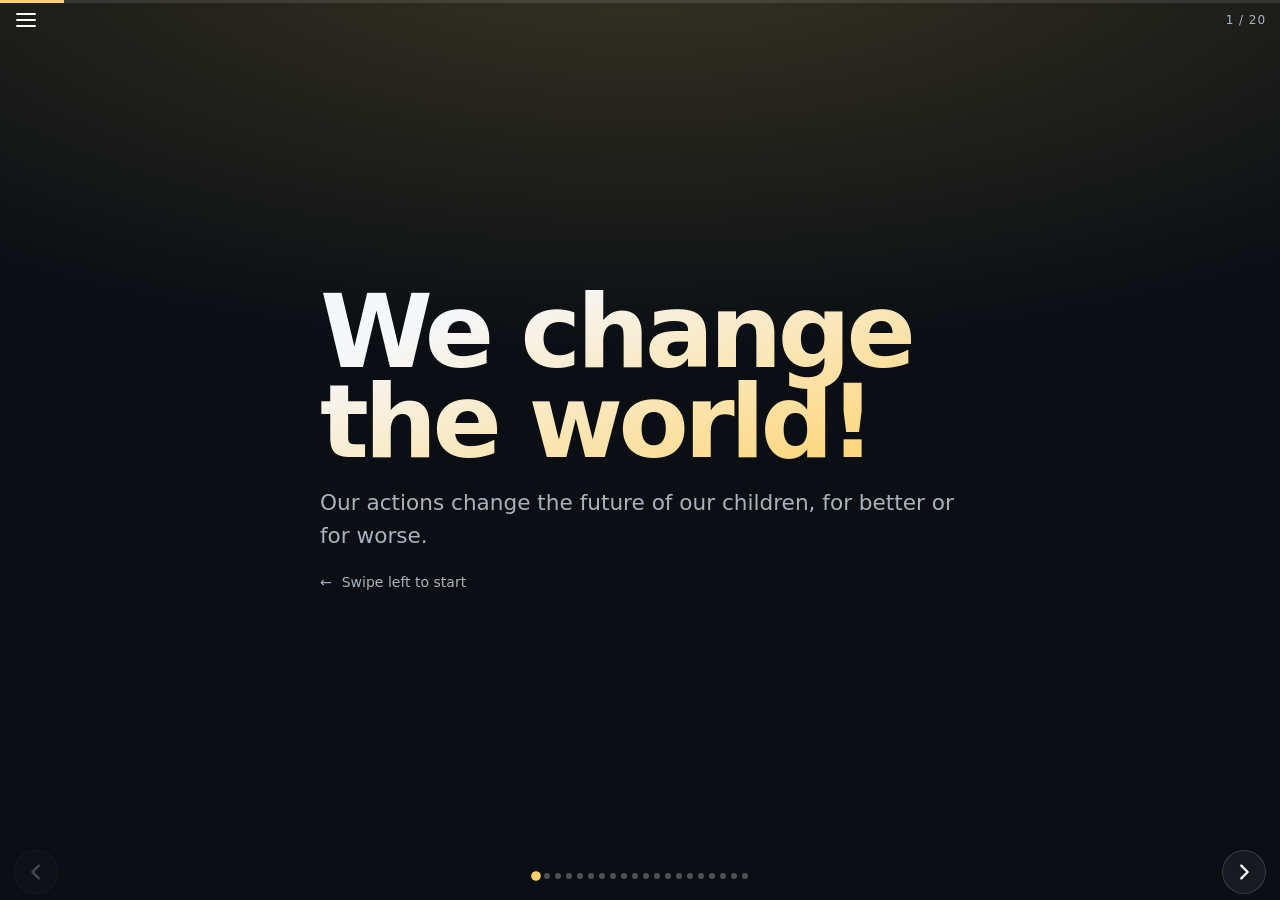
==== index.html @ 327e8bf3 "Add mobile-first swipe deck on changing your own behaviour A dependency-free static site: twenty pag" ====
<!DOCTYPE html>
<html lang="en">
<head>
<meta charset="utf-8">
<meta name="viewport" content="width=device-width, initial-scale=1, viewport-fit=cover, maximum-scale=5">
<meta name="theme-color" content="#0b0f14">
<meta name="color-scheme" content="dark">
<title>We change the world!</title>
<meta name="description" content="Small changes add up. Fourteen things you can start this week, with the numbers behind them.">
<meta property="og:title" content="We change the world!">
<meta property="og:description" content="Small changes add up. Fourteen things you can start this week, with the numbers behind them.">
<meta property="og:type" content="website">
<link rel="icon" href="data:image/svg+xml,<svg xmlns='http://www.w3.org/2000/svg' viewBox='0 0 100 100'><text y='.9em' font-size='90'>🌍</text></svg>">
<link rel="stylesheet" href="styles.css">
</head>
<body>

<header class="topbar">
  <div class="progress" role="presentation"><div class="progress-fill" id="progressFill"></div></div>
  <button class="topbtn" id="menuBtn" aria-label="Open contents" aria-expanded="false" aria-controls="menu">
    <span class="burger" aria-hidden="true"></span>
  </button>
  <p class="counter" id="counter" aria-hidden="true">1 / 1</p>
</header>

<main id="deck" class="deck" aria-label="Presentation. Swipe left for the next page, right to go back.">
  <div class="track" id="track"></div>
</main>

<p class="sr-only" id="live" aria-live="polite"></p>

<nav class="controls" aria-label="Page navigation">
  <button class="navbtn" id="prevBtn" aria-label="Previous page">
    <svg viewBox="0 0 24 24" aria-hidden="true"><path d="M15 5l-7 7 7 7" fill="none" stroke="currentColor" stroke-width="2.5" stroke-linecap="round" stroke-linejoin="round"/></svg>
  </button>
  <ol class="dots" id="dots"></ol>
  <button class="navbtn" id="nextBtn" aria-label="Next page">
    <svg viewBox="0 0 24 24" aria-hidden="true"><path d="M9 5l7 7-7 7" fill="none" stroke="currentColor" stroke-width="2.5" stroke-linecap="round" stroke-linejoin="round"/></svg>
  </button>
</nav>

<div class="menu" id="menu" role="dialog" aria-modal="true" aria-label="Contents" hidden>
  <div class="menu-panel">
    <div class="menu-head">
      <h2>Contents</h2>
      <button class="closebtn" id="menuClose" aria-label="Close contents">&times;</button>
    </div>
    <ol class="menu-list" id="menuList"></ol>
    <p class="menu-foot">Swipe left for next, right for back. Arrow keys work too.</p>
  </div>
</div>

<script src="pages.js"></script>
<script src="app.js"></script>
</body>
</html>
---- styles.css ----
/* We can change the world! — mobile-first swipe deck */

:root {
  --bg: #0b0f14;
  --bg-soft: #131a22;
  --ink: #f6f7f9;
  --ink-dim: #a8b3c0;
  --accent: #ffd166;
  --line: rgba(255, 255, 255, 0.14);
  --topbar: 40px;
  --controls: 56px;
  --safe-t: env(safe-area-inset-top, 0px);
  --safe-b: env(safe-area-inset-bottom, 0px);
  --ease: cubic-bezier(0.22, 0.61, 0.36, 1);
}

* { box-sizing: border-box; }

html, body {
  height: 100%;
  margin: 0;
  overflow: hidden;
  overscroll-behavior: none;
}

body {
  background: var(--bg);
  color: var(--ink);
  font-family: ui-sans-serif, system-ui, -apple-system, "Segoe UI", Roboto, "Helvetica Neue", Arial, sans-serif;
  font-size: 17px;
  line-height: 1.5;
  -webkit-font-smoothing: antialiased;
  -webkit-tap-highlight-color: transparent;
}

.sr-only {
  position: absolute;
  width: 1px; height: 1px;
  margin: -1px; padding: 0;
  overflow: hidden;
  clip: rect(0 0 0 0);
  white-space: nowrap;
  border: 0;
}

/* ---------- top bar ---------- */

.topbar {
  position: fixed;
  inset: 0 0 auto 0;
  height: calc(var(--topbar) + var(--safe-t));
  padding: var(--safe-t) 14px 0;
  display: flex;
  align-items: center;
  justify-content: space-between;
  z-index: 30;
  pointer-events: none;
}

.progress {
  position: absolute;
  top: var(--safe-t); left: 0; right: 0;
  height: 3px;
  background: rgba(255, 255, 255, 0.1);
}

.progress-fill {
  height: 100%;
  width: 0;
  background: var(--accent);
  transition: width 0.35s var(--ease), background-color 0.35s var(--ease);
}

.topbtn {
  pointer-events: auto;
  width: 40px; height: 40px;
  display: grid;
  place-items: center;
  background: none;
  border: 0;
  color: var(--ink);
  cursor: pointer;
  margin-left: -8px;
}

.burger, .burger::before, .burger::after {
  display: block;
  width: 20px; height: 2px;
  background: currentColor;
  border-radius: 2px;
  content: "";
}
.burger { position: relative; }
.burger::before { position: absolute; top: -6px; }
.burger::after { position: absolute; top: 6px; }

.counter {
  pointer-events: none;
  margin: 0;
  font-size: 12px;
  font-variant-numeric: tabular-nums;
  letter-spacing: 0.08em;
  color: var(--ink-dim);
}

/* ---------- deck ---------- */

.deck {
  position: fixed;
  inset: 0;
  overflow: hidden;
  touch-action: pan-y;
}

.track {
  display: flex;
  height: 100%;
  will-change: transform;
}

.track.animate { transition: transform 0.42s var(--ease); }

.page {
  flex: 0 0 100%;
  width: 100%;
  height: 100%;
  overflow-y: auto;
  /* the scroller is hit-tested, so it needs pan-y itself — touch-action does
     not inherit, and an auto scroller swallows horizontal swipes */
  touch-action: pan-y;
  overscroll-behavior: contain;
  -webkit-overflow-scrolling: touch;
  padding: calc(var(--topbar) + var(--safe-t) + 6px) 22px calc(var(--controls) + var(--safe-b) + 10px);
  display: flex;
  flex-direction: column;
  background:
    radial-gradient(120% 70% at 50% -10%, color-mix(in srgb, var(--accent) 20%, transparent), transparent 70%),
    var(--bg);
}

/* auto margins centre the content when it fits and never clip the top when it
   does not — plain justify-content: center makes overflow unreachable */
.page-inner {
  margin: auto;
  width: 100%;
  max-width: 34rem;
  display: flex;
  flex-direction: column;
  gap: 12px;
}

/* ---------- type ---------- */

.eyebrow {
  margin: 0;
  font-size: 12px;
  font-weight: 800;
  letter-spacing: 0.18em;
  text-transform: uppercase;
  color: var(--accent);
}

h1, h2 {
  margin: 0;
  font-weight: 900;
  letter-spacing: -0.03em;
  line-height: 1.03;
  text-wrap: balance;
}

.page h2 { font-size: clamp(1.7rem, 7.5vw, 3.1rem); }

.hero h1 {
  font-size: clamp(3rem, 15.5vw, 6.5rem);
  line-height: 0.88;
  letter-spacing: -0.045em;
  background: linear-gradient(160deg, var(--ink) 20%, var(--accent));
  -webkit-background-clip: text;
  background-clip: text;
  color: transparent;
}

.hero .lede { font-size: clamp(1.05rem, 4.6vw, 1.35rem); color: var(--ink-dim); }

p { margin: 0; }
.body p + p { margin-top: 0.7em; }
.body {
  color: #dfe5ec;
  font-size: clamp(0.92rem, 3.95vw, 1.06rem);
  line-height: 1.4;
}

.note {
  font-size: 13px;
  color: var(--ink-dim);
  border-left: 2px solid var(--line);
  padding-left: 12px;
}

/* ---------- stat ---------- */

.stat { display: flex; flex-direction: column; gap: 5px; }

.stat-value {
  font-size: clamp(2rem, 10.5vw, 4.4rem);
  font-weight: 900;
  line-height: 0.9;
  letter-spacing: -0.04em;
  color: var(--accent);
  font-variant-numeric: tabular-nums;
}

.stat-label {
  font-size: 13.5px;
  line-height: 1.3;
  color: var(--ink-dim);
  max-width: 24rem;
}

/* ---------- do-this list ---------- */

.todo {
  list-style: none;
  margin: 0;
  padding: 11px 13px;
  border: 1px solid var(--line);
  border-radius: 14px;
  background: rgba(255, 255, 255, 0.04);
  display: grid;
  gap: 7px;
}

.todo li {
  position: relative;
  padding-left: 20px;
  font-size: 14px;
  line-height: 1.32;
}

.todo li::before {
  content: "";
  position: absolute;
  left: 0; top: 0.45em;
  width: 8px; height: 8px;
  border-radius: 3px;
  background: var(--accent);
}

.todo-title {
  font-size: 12px;
  font-weight: 800;
  letter-spacing: 0.16em;
  text-transform: uppercase;
  color: var(--ink-dim);
  margin-bottom: 2px;
}

/* ---------- pledge button ---------- */

.btn-row { display: flex; }

.pledge-btn {
  appearance: none;
  border: 2px solid var(--accent);
  background: transparent;
  color: var(--accent);
  font: inherit;
  font-weight: 800;
  font-size: 15px;
  padding: 11px 18px;
  border-radius: 999px;
  cursor: pointer;
  display: inline-flex;
  align-items: center;
  gap: 9px;
  transition: background-color 0.2s var(--ease), color 0.2s var(--ease), transform 0.1s var(--ease);
}

.pledge-btn:active { transform: scale(0.97); }

.pledge-btn[aria-pressed="true"] {
  background: var(--accent);
  color: #0b0f14;
}

.pledge-btn .tick { font-size: 1.1em; line-height: 1; }

/* ---------- hint ---------- */

.hint {
  display: flex;
  align-items: center;
  gap: 10px;
  font-size: 14px;
  color: var(--ink-dim);
}

.hint .arrow {
  display: inline-block;
  animation: nudge 1.8s var(--ease) infinite;
}

@keyframes nudge {
  0%, 100% { transform: translateX(0); opacity: 0.55; }
  50% { transform: translateX(-8px); opacity: 1; }
}

/* ---------- pledge summary ---------- */

.pledge-list {
  list-style: none;
  margin: 0;
  padding: 0;
  display: grid;
  gap: 8px;
}

.pledge-list li {
  display: flex;
  align-items: baseline;
  gap: 10px;
  font-size: 17px;
  font-weight: 700;
  padding: 11px 14px;
  border-radius: 12px;
  background: rgba(255, 255, 255, 0.05);
  border: 1px solid var(--line);
}

.pledge-list .tick { color: var(--accent); font-weight: 900; }

.pledge-count {
  font-size: clamp(3rem, 18vw, 5.5rem);
  font-weight: 900;
  line-height: 0.85;
  color: var(--accent);
  letter-spacing: -0.05em;
}

.restart {
  appearance: none;
  background: none;
  border: 0;
  color: var(--ink-dim);
  font: inherit;
  font-size: 14px;
  text-decoration: underline;
  cursor: pointer;
  padding: 4px 0;
}

/* ---------- sources ---------- */

.sources {
  list-style: none;
  margin: 0;
  padding: 0;
  display: grid;
  gap: 2px;
}

.sources a {
  display: block;
  padding: 11px 0;
  color: var(--ink);
  font-size: 15px;
  line-height: 1.35;
  border-bottom: 1px solid var(--line);
  text-decoration: none;
}

.sources a::after { content: " ↗"; color: var(--accent); }
.sources a:hover { color: var(--accent); }

/* ---------- bottom controls ---------- */

.controls {
  position: fixed;
  inset: auto 0 0 0;
  height: calc(var(--controls) + var(--safe-b));
  padding: 0 14px var(--safe-b);
  display: flex;
  align-items: center;
  justify-content: space-between;
  gap: 12px;
  z-index: 30;
  background: linear-gradient(to top, var(--bg) 45%, transparent);
}

.navbtn {
  flex: 0 0 auto;
  width: 44px; height: 44px;
  display: grid;
  place-items: center;
  border-radius: 50%;
  border: 1px solid var(--line);
  background: rgba(255, 255, 255, 0.05);
  color: var(--ink);
  cursor: pointer;
  transition: opacity 0.2s var(--ease), background-color 0.2s var(--ease);
}

.navbtn svg { width: 22px; height: 22px; }
.navbtn:disabled { opacity: 0.25; cursor: default; }
.navbtn:active:not(:disabled) { background: rgba(255, 255, 255, 0.14); }

.dots {
  list-style: none;
  margin: 0;
  padding: 0;
  display: flex;
  align-items: center;
  justify-content: center;
  gap: 5px;
  flex: 1 1 auto;
  overflow: hidden;
}

.dot {
  width: 6px; height: 6px;
  padding: 0;
  border: 0;
  border-radius: 50%;
  background: rgba(255, 255, 255, 0.28);
  cursor: pointer;
  transition: background-color 0.25s var(--ease), transform 0.25s var(--ease);
}

.dot[aria-current="true"] {
  background: var(--accent);
  transform: scale(1.6);
}

/* ---------- contents menu ---------- */

.menu {
  position: fixed;
  inset: 0;
  z-index: 40;
  background: rgba(6, 9, 12, 0.72);
  backdrop-filter: blur(6px);
  display: flex;
}

.menu[hidden] { display: none; }

.menu-panel {
  background: var(--bg-soft);
  width: min(88vw, 22rem);
  height: 100%;
  padding: calc(var(--safe-t) + 16px) 0 calc(var(--safe-b) + 16px);
  display: flex;
  flex-direction: column;
  border-right: 1px solid var(--line);
  animation: slidein 0.24s var(--ease);
}

@keyframes slidein { from { transform: translateX(-100%); } }

.menu-head {
  display: flex;
  align-items: center;
  justify-content: space-between;
  padding: 0 16px 10px;
}

.menu-head h2 { font-size: 1.15rem; letter-spacing: 0; }

.closebtn {
  background: none;
  border: 0;
  color: var(--ink);
  font-size: 30px;
  line-height: 1;
  cursor: pointer;
  padding: 0 6px;
}

.menu-list {
  list-style: none;
  margin: 0;
  padding: 0 8px;
  overflow-y: auto;
  flex: 1 1 auto;
  counter-reset: item;
}

.menu-list button {
  width: 100%;
  text-align: left;
  background: none;
  border: 0;
  color: var(--ink-dim);
  font: inherit;
  font-size: 15px;
  padding: 11px 10px;
  border-radius: 10px;
  cursor: pointer;
  display: flex;
  gap: 10px;
}

.menu-list button::before {
  counter-increment: item;
  content: counter(item);
  font-variant-numeric: tabular-nums;
  font-size: 12px;
  opacity: 0.5;
  min-width: 1.4em;
  padding-top: 3px;
}

.menu-list button[aria-current="true"] {
  color: var(--ink);
  font-weight: 700;
  background: rgba(255, 255, 255, 0.07);
}

.menu-foot {
  padding: 12px 18px 0;
  font-size: 12px;
  color: var(--ink-dim);
  border-top: 1px solid var(--line);
  margin-top: 8px;
}

/* ---------- focus + motion ---------- */

:focus-visible {
  outline: 2px solid var(--accent);
  outline-offset: 3px;
  border-radius: 6px;
}

@media (prefers-reduced-motion: reduce) {
  .track.animate { transition-duration: 0.01ms; }
  .hint .arrow { animation: none; }
  .menu-panel { animation: none; }
}

/* ---------- larger screens ---------- */

@media (min-width: 720px) {
  body { font-size: 18px; }
  .page { padding-inline: 40px; }
  .page-inner { max-width: 40rem; gap: 20px; }
  .body { font-size: 1.06rem; line-height: 1.5; }
  .todo li { font-size: 16px; }
}

@media (min-width: 900px) and (min-height: 620px) {
  .page h2 { font-size: clamp(2.4rem, 4vw, 3.6rem); }
  .hero h1 { font-size: clamp(4rem, 8vw, 7rem); }
  .stat-value { font-size: clamp(3rem, 5vw, 4.6rem); }
}
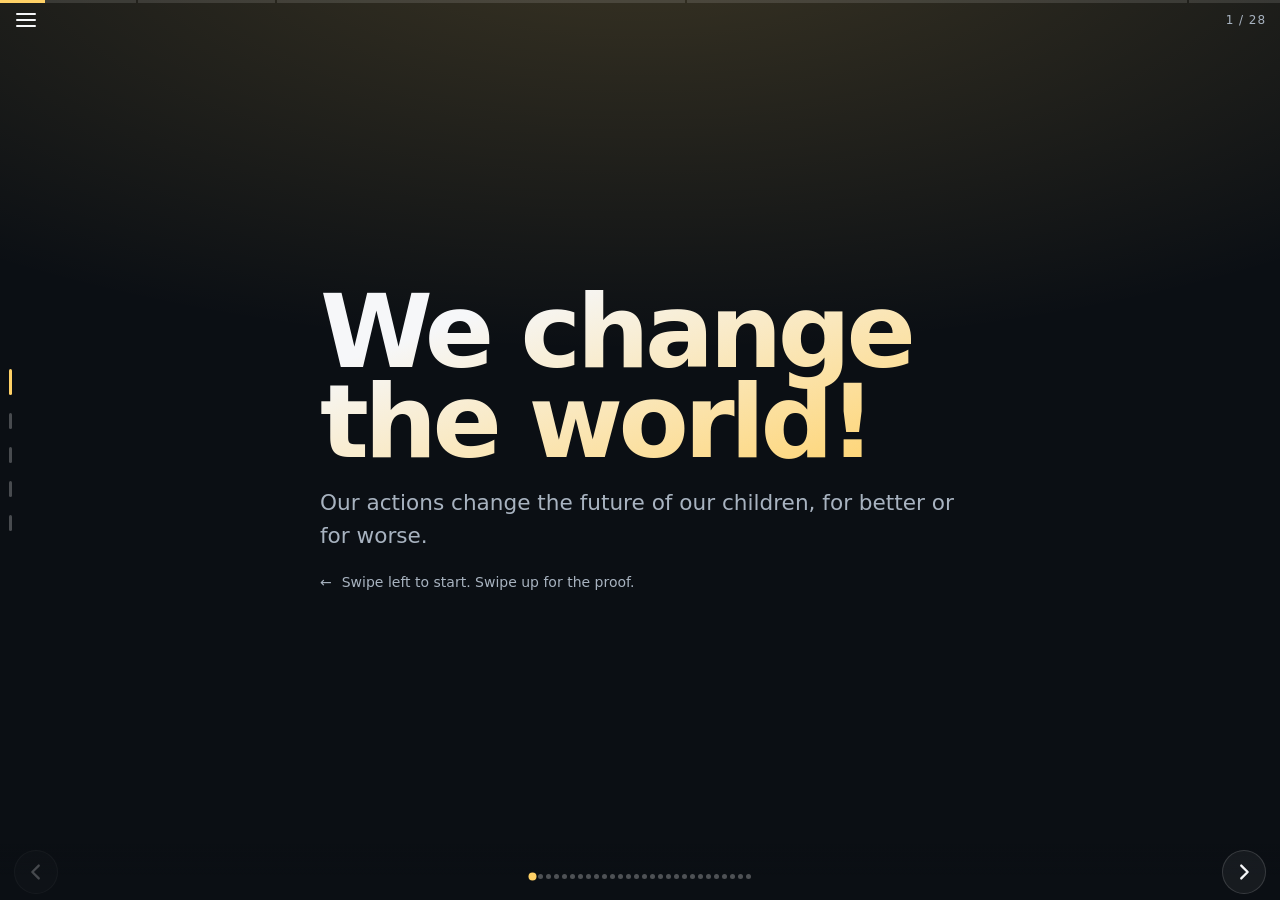
==== commit 61a9b79e: "Add consumer power chapter, direct questions, and a second navigation axis" ====
--- a/index.html
+++ b/index.html
@@ -6,28 +6,35 @@
 <meta name="theme-color" content="#0b0f14">
 <meta name="color-scheme" content="dark">
 <title>We change the world!</title>
-<meta name="description" content="Small changes add up. Fourteen things you can start this week, with the numbers behind them.">
+<meta name="description" content="Small changes add up. Eighteen things you can start this week, with the numbers behind them.">
 <meta property="og:title" content="We change the world!">
-<meta property="og:description" content="Small changes add up. Fourteen things you can start this week, with the numbers behind them.">
+<meta property="og:description" content="Small changes add up. Eighteen things you can start this week, with the numbers behind them.">
 <meta property="og:type" content="website">
+<meta property="og:url" content="https://hilkoc.github.io/change-the-world/">
+<meta property="og:image" content="https://hilkoc.github.io/change-the-world/og.png">
+<meta name="twitter:card" content="summary_large_image">
 <link rel="icon" href="data:image/svg+xml,<svg xmlns='http://www.w3.org/2000/svg' viewBox='0 0 100 100'><text y='.9em' font-size='90'>🌍</text></svg>">
 <link rel="stylesheet" href="styles.css">
 </head>
 <body>
 
 <header class="topbar">
-  <div class="progress" role="presentation"><div class="progress-fill" id="progressFill"></div></div>
+  <div class="progress" id="progress" role="presentation"></div>
   <button class="topbtn" id="menuBtn" aria-label="Open contents" aria-expanded="false" aria-controls="menu">
     <span class="burger" aria-hidden="true"></span>
   </button>
   <p class="counter" id="counter" aria-hidden="true">1 / 1</p>
 </header>
 
-<main id="deck" class="deck" aria-label="Presentation. Swipe left for the next page, right to go back.">
+<nav class="rail" id="rail" aria-label="Chapters"></nav>
+
+<main id="deck" class="deck" aria-label="Presentation. Swipe left for the next page, right to go back, up for the proof, down for the next chapter.">
   <div class="track" id="track"></div>
 </main>
 
 <p class="sr-only" id="live" aria-live="polite"></p>
+
+<button class="proof-hint" id="proofBtn" aria-label="Show the proof for this page">Proof <span aria-hidden="true">↑</span></button>
 
 <nav class="controls" aria-label="Page navigation">
   <button class="navbtn" id="prevBtn" aria-label="Previous page">
@@ -39,6 +46,18 @@
   </button>
 </nav>
 
+<div class="sheet" id="proofSheet" hidden aria-hidden="true">
+  <div class="sheet-backdrop" data-close></div>
+  <section class="sheet-panel" id="sheetPanel" role="dialog" aria-modal="true" aria-labelledby="sheetTitle">
+    <div class="sheet-grab" aria-hidden="true"></div>
+    <div class="sheet-head">
+      <h2 id="sheetTitle">Proof</h2>
+      <button class="closebtn" id="sheetClose" aria-label="Close proof">&times;</button>
+    </div>
+    <div class="sheet-body" id="sheetBody"></div>
+  </section>
+</div>
+
 <div class="menu" id="menu" role="dialog" aria-modal="true" aria-label="Contents" hidden>
   <div class="menu-panel">
     <div class="menu-head">
@@ -46,7 +65,7 @@
       <button class="closebtn" id="menuClose" aria-label="Close contents">&times;</button>
     </div>
     <ol class="menu-list" id="menuList"></ol>
-    <p class="menu-foot">Swipe left for next, right for back. Arrow keys work too.</p>
+    <p class="menu-foot">Left and right for pages. Up for the proof, down to skip a chapter. Arrow keys work too.</p>
   </div>
 </div>
 
--- a/styles.css
+++ b/styles.css
@@ -57,18 +57,26 @@
   pointer-events: none;
 }
 
+/* one segment per chapter, sized by how many pages it holds */
 .progress {
   position: absolute;
   top: var(--safe-t); left: 0; right: 0;
   height: 3px;
-  background: rgba(255, 255, 255, 0.1);
-}
-
-.progress-fill {
+  display: flex;
+  gap: 2px;
+}
+
+.seg {
+  flex: 1 1 0;
+  background: rgba(255, 255, 255, 0.12);
+  overflow: hidden;
+}
+
+.seg-fill {
   height: 100%;
   width: 0;
   background: var(--accent);
-  transition: width 0.35s var(--ease), background-color 0.35s var(--ease);
+  transition: width 0.35s var(--ease);
 }
 
 .topbtn {
@@ -255,7 +263,33 @@
   margin-bottom: 2px;
 }
 
-/* ---------- pledge button ---------- */
+/* ---------- the question, the button, the plan ---------- */
+
+.ask {
+  font-size: clamp(1.05rem, 4.6vw, 1.25rem);
+  font-weight: 800;
+  line-height: 1.25;
+  letter-spacing: -0.01em;
+  color: var(--accent);
+  text-wrap: balance;
+}
+
+.plan {
+  font-size: 13.5px;
+  line-height: 1.35;
+  color: var(--ink-dim);
+  border-left: 2px solid var(--accent);
+  padding-left: 11px;
+}
+
+.norm {
+  font-size: 13.5px;
+  line-height: 1.35;
+  color: var(--ink);
+  background: rgba(255, 255, 255, 0.05);
+  border-radius: 10px;
+  padding: 9px 12px;
+}
 
 .btn-row { display: flex; }
 
@@ -316,18 +350,58 @@
 }
 
 .pledge-list li {
-  display: flex;
-  align-items: baseline;
-  gap: 10px;
-  font-size: 17px;
-  font-weight: 700;
   padding: 11px 14px;
   border-radius: 12px;
   background: rgba(255, 255, 255, 0.05);
   border: 1px solid var(--line);
 }
 
+.pledge-head {
+  display: flex;
+  align-items: baseline;
+  gap: 10px;
+  font-size: 16px;
+  font-weight: 700;
+}
+
+.plan-line {
+  margin-top: 4px;
+  padding-left: 24px;
+  font-size: 13px;
+  line-height: 1.35;
+  color: var(--ink-dim);
+}
+
 .pledge-list .tick { color: var(--accent); font-weight: 900; }
+
+.day-title {
+  font-size: 12px;
+  font-weight: 800;
+  letter-spacing: 0.16em;
+  text-transform: uppercase;
+  color: var(--ink-dim);
+}
+
+.chips { display: flex; flex-wrap: wrap; gap: 7px; }
+
+.chip {
+  appearance: none;
+  font: inherit;
+  font-size: 14px;
+  font-weight: 700;
+  padding: 8px 13px;
+  border-radius: 999px;
+  border: 1px solid var(--line);
+  background: rgba(255, 255, 255, 0.04);
+  color: var(--ink-dim);
+  cursor: pointer;
+}
+
+.chip[aria-pressed="true"] {
+  background: var(--accent);
+  border-color: var(--accent);
+  color: #0b0f14;
+}
 
 .pledge-count {
   font-size: clamp(3rem, 18vw, 5.5rem);
@@ -411,13 +485,13 @@
   display: flex;
   align-items: center;
   justify-content: center;
-  gap: 5px;
+  gap: 3px;
   flex: 1 1 auto;
   overflow: hidden;
 }
 
 .dot {
-  width: 6px; height: 6px;
+  width: 5px; height: 5px;
   padding: 0;
   border: 0;
   border-radius: 50%;
@@ -430,6 +504,176 @@
   background: var(--accent);
   transform: scale(1.6);
 }
+
+/* ---------- chapter rail ---------- */
+
+.rail {
+  position: fixed;
+  left: 0;
+  top: 50%;
+  transform: translateY(-50%);
+  z-index: 25;
+  display: flex;
+  flex-direction: column;
+  gap: 10px;
+  padding: 10px 6px 10px 0;
+  pointer-events: none;
+}
+
+.rail-btn {
+  pointer-events: auto;
+  position: relative;
+  appearance: none;
+  border: 0;
+  background: none;
+  padding: 4px 6px 4px 9px;
+  cursor: pointer;
+  display: flex;
+  align-items: center;
+}
+
+.rail-btn::before {
+  content: "";
+  width: 3px;
+  height: 16px;
+  border-radius: 2px;
+  background: rgba(255, 255, 255, 0.25);
+  transition: background-color 0.25s var(--ease), height 0.25s var(--ease);
+}
+
+.rail-btn[aria-current="true"]::before {
+  background: var(--accent);
+  height: 26px;
+}
+
+/* absolutely positioned so it never widens the button: a wide rail button
+   would sit over the middle of the screen and eat sideways swipes */
+.rail-label {
+  position: absolute;
+  left: 100%;
+  top: 50%;
+  transform: translateY(-50%);
+  font-size: 11px;
+  letter-spacing: 0.06em;
+  white-space: nowrap;
+  color: var(--ink-dim);
+  background: var(--bg-soft);
+  border-radius: 4px;
+  padding: 2px 6px;
+  opacity: 0;
+  pointer-events: none;
+  transition: opacity 0.2s var(--ease);
+}
+
+.rail-btn:hover .rail-label,
+.rail-btn:focus-visible .rail-label { opacity: 1; }
+
+/* ---------- proof affordance ---------- */
+
+.proof-hint {
+  position: fixed;
+  right: 14px;
+  bottom: calc(var(--controls) + var(--safe-b) + 4px);
+  z-index: 28;
+  appearance: none;
+  border: 1px solid var(--line);
+  background: rgba(11, 15, 20, 0.7);
+  color: var(--ink-dim);
+  font: inherit;
+  font-size: 12px;
+  font-weight: 700;
+  letter-spacing: 0.08em;
+  text-transform: uppercase;
+  padding: 6px 12px;
+  border-radius: 999px;
+  cursor: pointer;
+}
+
+.proof-hint[hidden] { display: none; }
+
+/* ---------- proof sheet ---------- */
+
+.sheet {
+  position: fixed;
+  inset: 0;
+  z-index: 45;
+  display: flex;
+  align-items: flex-end;
+  touch-action: pan-y;
+}
+
+.sheet[hidden] { display: none; }
+
+.sheet-backdrop {
+  position: absolute;
+  inset: 0;
+  background: rgba(6, 9, 12, 0.68);
+  backdrop-filter: blur(5px);
+}
+
+.sheet-panel {
+  position: relative;
+  width: 100%;
+  max-height: 78vh;
+  background: var(--bg-soft);
+  border-top: 2px solid var(--accent);
+  border-radius: 18px 18px 0 0;
+  padding: 8px 20px calc(var(--safe-b) + 20px);
+  display: flex;
+  flex-direction: column;
+  animation: sheet-up 0.28s var(--ease);
+}
+
+@keyframes sheet-up { from { transform: translate3d(0, 100%, 0); } }
+
+.sheet-grab {
+  width: 40px;
+  height: 4px;
+  border-radius: 2px;
+  background: rgba(255, 255, 255, 0.25);
+  margin: 0 auto 10px;
+}
+
+.sheet-head {
+  display: flex;
+  align-items: baseline;
+  justify-content: space-between;
+  gap: 12px;
+}
+
+.sheet-head h2 {
+  font-size: 1rem;
+  letter-spacing: 0.02em;
+  color: var(--accent);
+}
+
+.sheet-body {
+  overflow-y: auto;
+  overscroll-behavior: contain;
+  touch-action: pan-y;
+  margin-top: 12px;
+  display: grid;
+  gap: 16px;
+}
+
+.proof-claim {
+  font-size: 14.5px;
+  line-height: 1.4;
+  color: #dfe5ec;
+}
+
+.proof-source {
+  display: inline-block;
+  margin-top: 5px;
+  font-size: 13px;
+  color: var(--accent);
+  text-decoration: none;
+  border-bottom: 1px solid currentColor;
+}
+
+.proof-source::after { content: " ↗"; }
+
+.sheet-empty { font-size: 14.5px; color: var(--ink-dim); line-height: 1.4; }
 
 /* ---------- contents menu ---------- */
 
@@ -510,6 +754,12 @@
   padding-top: 3px;
 }
 
+.menu-list .menu-break {
+  border-top: 1px solid var(--line);
+  margin-top: 8px;
+  padding-top: 8px;
+}
+
 .menu-list button[aria-current="true"] {
   color: var(--ink);
   font-weight: 700;
@@ -536,6 +786,12 @@
   .track.animate { transition-duration: 0.01ms; }
   .hint .arrow { animation: none; }
   .menu-panel { animation: none; }
+  .sheet-panel { animation: none; }
+}
+
+/* the rail needs the room; hide it on short or narrow screens */
+@media (max-width: 380px), (max-height: 520px) {
+  .rail { display: none; }
 }
 
 /* ---------- larger screens ---------- */
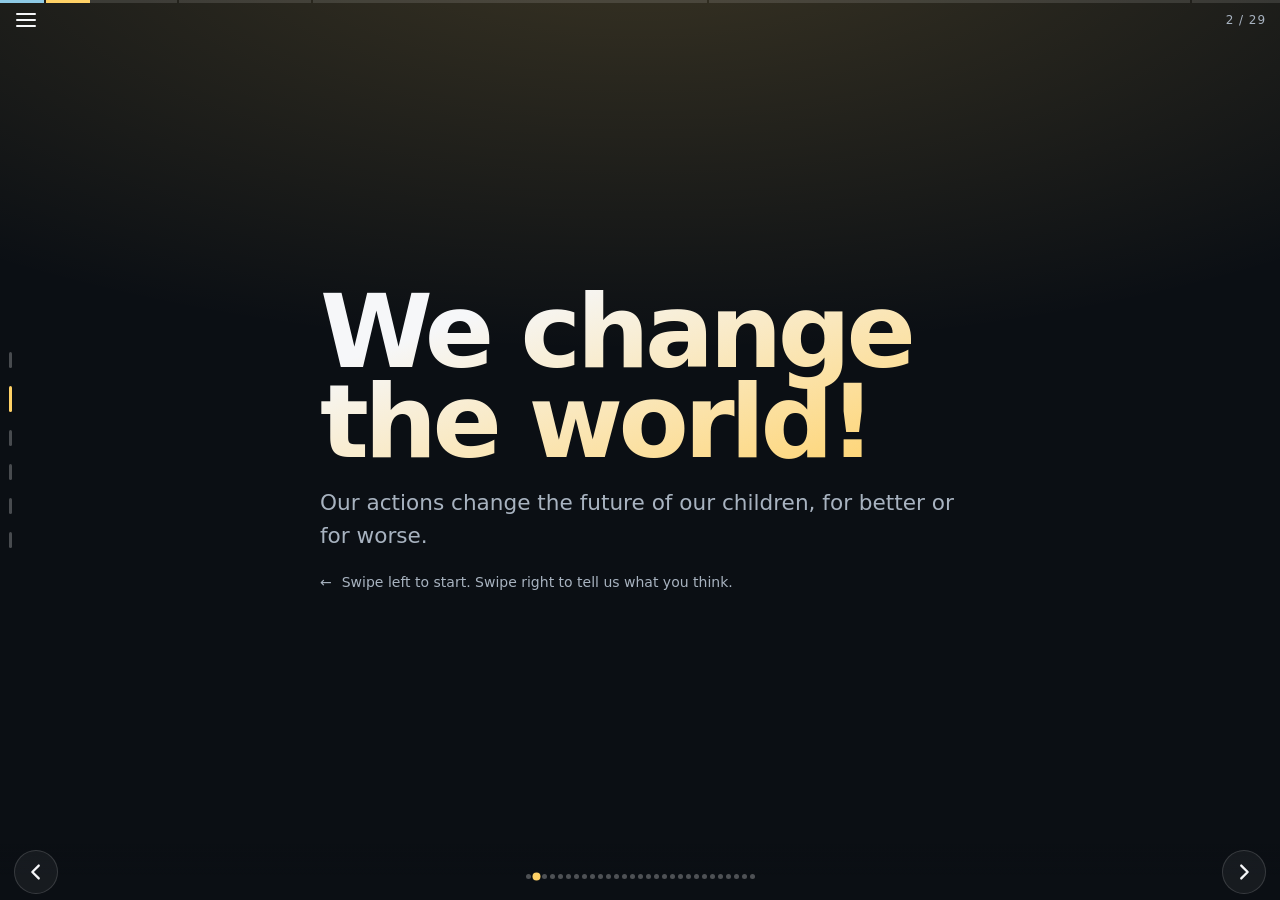
==== commit 02441c75: "Add a feedback page with a visitor count and a contact form The deck only ran one way: readers could" ====
--- a/index.html
+++ b/index.html
@@ -25,6 +25,8 @@
   </button>
   <p class="counter" id="counter" aria-hidden="true">1 / 1</p>
 </header>
+
+<p class="visits" id="visits" hidden></p>
 
 <nav class="rail" id="rail" aria-label="Chapters"></nav>
 
@@ -71,5 +73,7 @@
 
 <script src="pages.js"></script>
 <script src="app.js"></script>
+<!-- visit counting, no cookies. The site code here must match GOAT_CODE in app.js -->
+<script data-goatcounter="https://hilkoc.goatcounter.com/count" async src="https://gc.zgo.at/count.js"></script>
 </body>
 </html>
--- a/styles.css
+++ b/styles.css
@@ -110,6 +110,23 @@
   letter-spacing: 0.08em;
   color: var(--ink-dim);
 }
+
+/* visitor count, feedback page only. Fixed, so it holds the corner while the
+   page scrolls, and one line below the page counter which shares that corner. */
+.visits {
+  position: fixed;
+  top: calc(var(--topbar) + var(--safe-t) - 2px);
+  right: 14px;
+  z-index: 29;
+  margin: 0;
+  pointer-events: none;
+  font-size: 12px;
+  font-variant-numeric: tabular-nums;
+  letter-spacing: 0.04em;
+  color: var(--ink-dim);
+}
+
+.visits[hidden] { display: none; }
 
 /* ---------- deck ---------- */
 
@@ -311,6 +328,7 @@
 }
 
 .pledge-btn:active { transform: scale(0.97); }
+.pledge-btn:disabled { opacity: 0.45; cursor: default; }
 
 .pledge-btn[aria-pressed="true"] {
   background: var(--accent);
@@ -318,6 +336,77 @@
 }
 
 .pledge-btn .tick { font-size: 1.1em; line-height: 1; }
+
+/* ---------- feedback form ---------- */
+
+.form {
+  display: flex;
+  flex-direction: column;
+  gap: 12px;
+  margin-top: 4px;
+}
+
+.form[hidden] { display: none; }
+
+.field {
+  display: flex;
+  flex-direction: column;
+  gap: 5px;
+}
+
+.field label {
+  font-size: 12px;
+  font-weight: 700;
+  letter-spacing: 0.02em;
+  color: var(--ink-dim);
+}
+
+.field input,
+.field textarea {
+  width: 100%;
+  background: var(--bg-soft);
+  border: 1px solid var(--line);
+  border-radius: 12px;
+  padding: 11px 13px;
+  color: var(--ink);
+  font: inherit;
+  /* 16px or larger: iOS zooms the page in on anything smaller */
+  font-size: 16px;
+}
+
+.field textarea {
+  min-height: 7rem;
+  resize: vertical;
+  line-height: 1.45;
+}
+
+.field input:focus-visible,
+.field textarea:focus-visible {
+  outline: 2px solid var(--accent);
+  outline-offset: 1px;
+  border-color: transparent;
+}
+
+/* the honeypot: off-screen for bots to find, never announced to people */
+.hp {
+  position: absolute;
+  left: -9999px;
+  width: 1px;
+  height: 1px;
+  overflow: hidden;
+}
+
+.form-status {
+  margin: 0;
+  min-height: 1.2em;
+  font-size: 14px;
+  color: var(--ink-dim);
+}
+
+.form-status.ok {
+  color: var(--accent);
+  font-weight: 700;
+}
 
 /* ---------- hint ---------- */
 
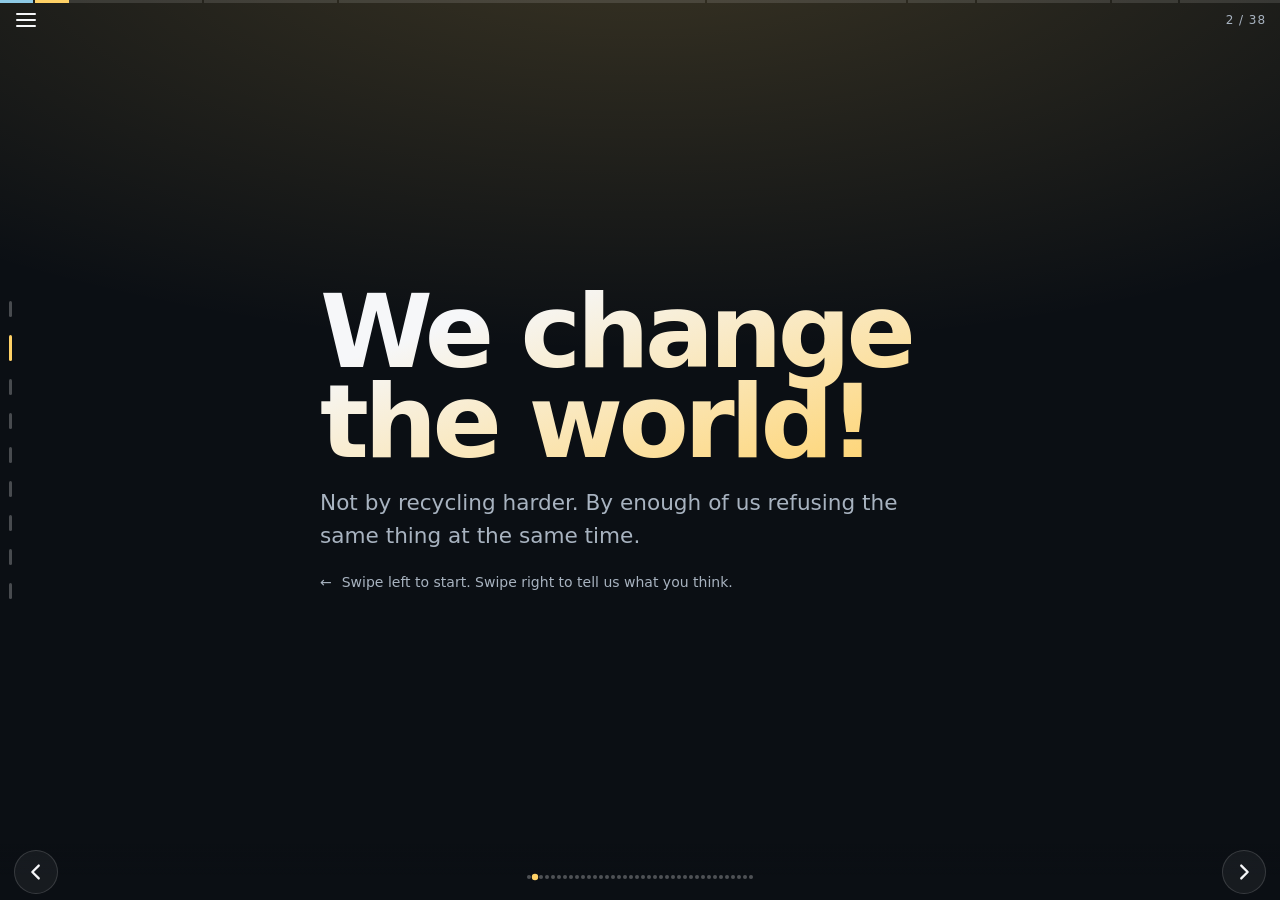
==== commit c33dffbf: "Rebuild the deck around collective action The old deck argued against itself: one page explained tha" ====
--- a/index.html
+++ b/index.html
@@ -6,9 +6,9 @@
 <meta name="theme-color" content="#0b0f14">
 <meta name="color-scheme" content="dark">
 <title>We change the world!</title>
-<meta name="description" content="Small changes add up. Eighteen things you can start this week, with the numbers behind them.">
+<meta name="description" content="The changes that only work when enough of us make them. Twenty-four of them, with the numbers behind each one.">
 <meta property="og:title" content="We change the world!">
-<meta property="og:description" content="Small changes add up. Eighteen things you can start this week, with the numbers behind them.">
+<meta property="og:description" content="The changes that only work when enough of us make them. Twenty-four of them, with the numbers behind each one.">
 <meta property="og:type" content="website">
 <meta property="og:url" content="https://hilkoc.github.io/change-the-world/">
 <meta property="og:image" content="https://hilkoc.github.io/change-the-world/og.png">
--- a/styles.css
+++ b/styles.css
@@ -297,6 +297,15 @@
   color: var(--ink-dim);
   border-left: 2px solid var(--accent);
   padding-left: 11px;
+}
+
+/* how many other people already said yes to this page */
+.tally {
+  font-size: 12.5px;
+  font-weight: 700;
+  letter-spacing: 0.01em;
+  color: var(--accent);
+  opacity: 0.85;
 }
 
 .norm {
@@ -574,13 +583,14 @@
   display: flex;
   align-items: center;
   justify-content: center;
-  gap: 3px;
+  gap: 2px;
   flex: 1 1 auto;
   overflow: hidden;
 }
 
+/* small, because the deck is long: 38 dots have to fit a phone's width */
 .dot {
-  width: 5px; height: 5px;
+  width: 4px; height: 4px;
   padding: 0;
   border: 0;
   border-radius: 50%;
